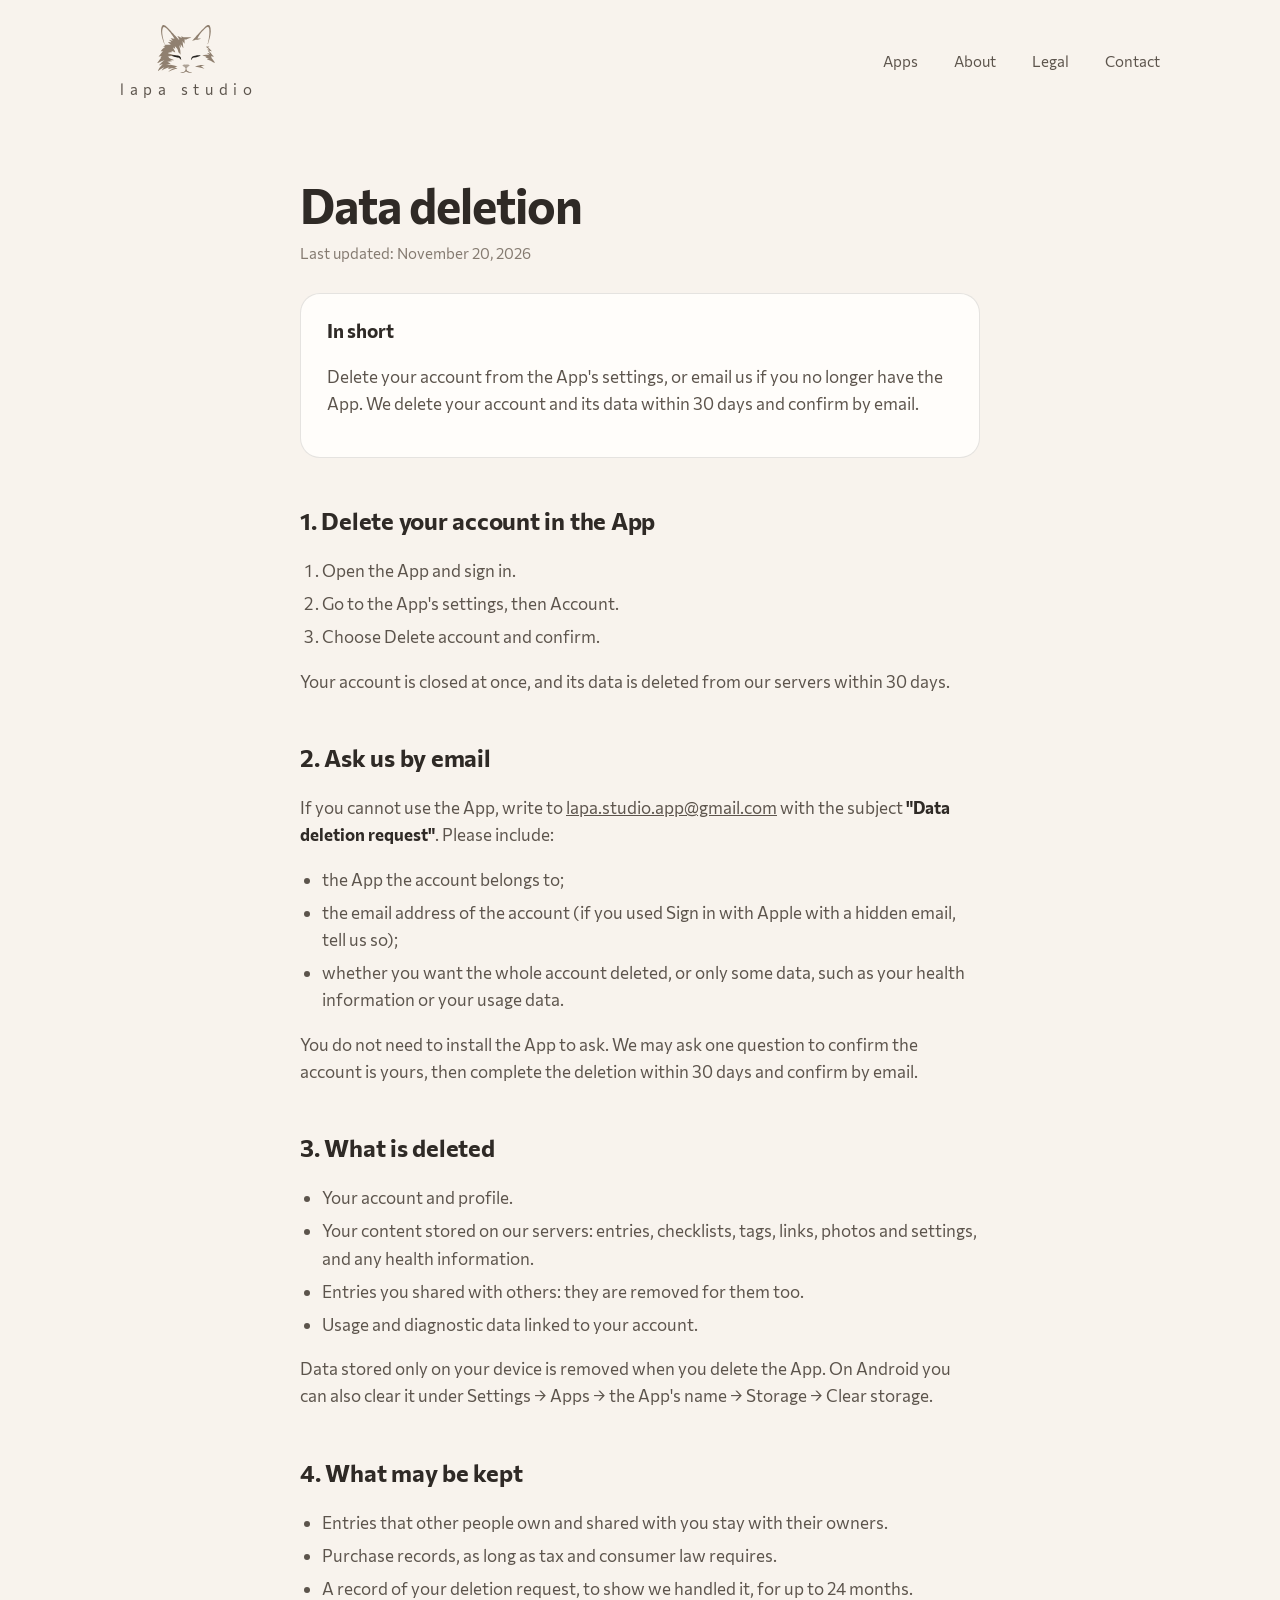
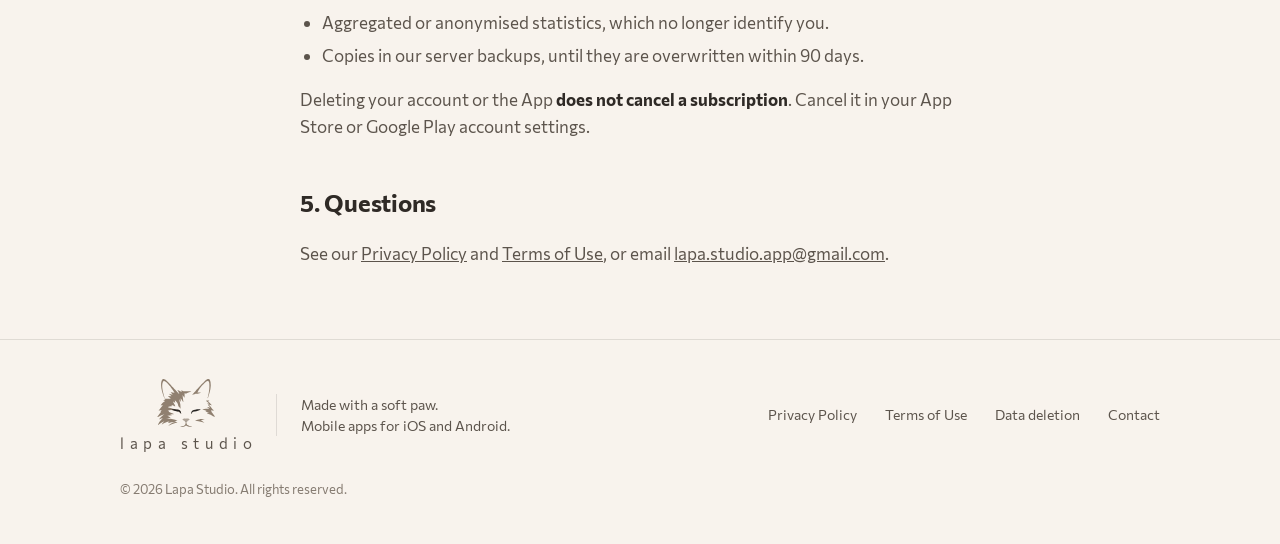
==== delete-data.html @ 94b3f89c "Add the studio site Landing page for Lapa Studio with Nata, and the legal pages the stores ask for: " ====
<!doctype html>
<html lang="en">
<head>
  <meta charset="utf-8">
  <meta name="viewport" content="width=device-width, initial-scale=1">
  <title>Data deletion · Lapa Studio</title>
  <meta name="description" content="How to delete your account and data from Lapa Studio's apps.">
  <link rel="icon" href="assets/cat.svg" type="image/svg+xml">
  <link rel="stylesheet" href="styles.css">
</head>
<body>
  <a class="skip" href="#main">Skip to content</a>

  <header class="site-header">
    <div class="wrap">
      <a class="brand" href="./" aria-label="Lapa Studio, home">
        <img src="assets/cat.svg" alt="" width="64" height="53">
        <span>lapa studio</span>
      </a>
      <nav class="nav" aria-label="Main">
        <a href="index.html#apps">Apps</a>
        <a href="index.html#about">About</a>
        <a href="index.html#legal">Legal</a>
        <a href="index.html#contact">Contact</a>
      </nav>
    </div>
  </header>

  <main id="main" class="doc">
    <h1>Data deletion</h1>
    <p class="updated">Last updated: November 20, 2026</p>

    <div class="summary">
      <h2>In short</h2>
      <p>Delete your account from the App's settings, or email us if you no longer have the App. We delete your account and its data within 30 days and confirm by email.</p>
    </div>

    <h2 id="in-app">1. Delete your account in the App</h2>
    <ol>
      <li>Open the App and sign in.</li>
      <li>Go to the App's settings, then Account.</li>
      <li>Choose Delete account and confirm.</li>
    </ol>
    <p>Your account is closed at once, and its data is deleted from our servers within 30 days.</p>

    <h2 id="request">2. Ask us by email</h2>
    <p>If you cannot use the App, write to <a href="mailto:lapa.studio.app@gmail.com?subject=Data%20deletion%20request">lapa.studio.app@gmail.com</a> with the subject <strong>"Data deletion request"</strong>. Please include:</p>
    <ul>
      <li>the App the account belongs to;</li>
      <li>the email address of the account (if you used Sign in with Apple with a hidden email, tell us so);</li>
      <li>whether you want the whole account deleted, or only some data, such as your health information or your usage data.</li>
    </ul>
    <p>You do not need to install the App to ask. We may ask one question to confirm the account is yours, then complete the deletion within 30 days and confirm by email.</p>

    <h2 id="deleted">3. What is deleted</h2>
    <ul>
      <li>Your account and profile.</li>
      <li>Your content stored on our servers: entries, checklists, tags, links, photos and settings, and any health information.</li>
      <li>Entries you shared with others: they are removed for them too.</li>
      <li>Usage and diagnostic data linked to your account.</li>
    </ul>
    <p>Data stored only on your device is removed when you delete the App. On Android you can also clear it under Settings → Apps → the App's name → Storage → Clear storage.</p>

    <h2 id="kept">4. What may be kept</h2>
    <ul>
      <li>Entries that other people own and shared with you stay with their owners.</li>
      <li>Purchase records, as long as tax and consumer law requires.</li>
      <li>A record of your deletion request, to show we handled it, for up to 24 months.</li>
      <li>Aggregated or anonymised statistics, which no longer identify you.</li>
      <li>Copies in our server backups, until they are overwritten within 90 days.</li>
    </ul>
    <p>Deleting your account or the App <strong>does not cancel a subscription</strong>. Cancel it in your App Store or Google Play account settings.</p>

    <h2 id="questions">5. Questions</h2>
    <p>See our <a href="privacy.html">Privacy Policy</a> and <a href="terms.html">Terms of Use</a>, or email <a href="mailto:lapa.studio.app@gmail.com">lapa.studio.app@gmail.com</a>.</p>
  </main>

  <footer class="site-footer">
    <div class="wrap">
      <div class="footer-brand">
        <a class="brand" href="./" aria-label="Lapa Studio, home">
          <img src="assets/cat.svg" alt="" width="52" height="43">
          <span>lapa studio</span>
        </a>
        <p>Made with a soft paw.<br>Mobile apps for iOS and Android.</p>
      </div>
      <nav class="footer-links" aria-label="Legal">
        <a href="privacy.html">Privacy Policy</a>
        <a href="terms.html">Terms of Use</a>
        <a href="delete-data.html" aria-current="page">Data deletion</a>
        <a href="mailto:lapa.studio.app@gmail.com">Contact</a>
      </nav>
      <p class="copyright">© 2026 Lapa Studio. All rights reserved.</p>
    </div>
  </footer>
</body>
</html>
---- styles.css ----
@font-face {
  font-family: "Commissioner";
  src: url("fonts/commissioner_regular.ttf") format("truetype");
  font-weight: 400;
  font-display: swap;
}
@font-face {
  font-family: "Commissioner";
  src: url("fonts/commissioner_semibold.ttf") format("truetype");
  font-weight: 600;
  font-display: swap;
}
@font-face {
  font-family: "Commissioner";
  src: url("fonts/commissioner_bold.ttf") format("truetype");
  font-weight: 700;
  font-display: swap;
}

:root {
  color-scheme: light;
  --ground: #f8f3ed;
  --ground-deep: #f1e9df;
  --surface: #fffdfa;
  --blob: #ebe1d4;
  --ink: #2f2a26;
  --ink-soft: #5c544c;
  --ink-muted: #857b71;
  --fur: #908070;
  --line: rgba(47, 42, 38, 0.12);
  --line-strong: rgba(47, 42, 38, 0.28);
  --shadow: 0 1px 2px rgba(47, 42, 38, 0.04), 0 12px 32px rgba(47, 42, 38, 0.07);
  --radius: 20px;
  --max: 1120px;
  --gutter: clamp(16px, 4vw, 40px);
}

*,
*::before,
*::after {
  box-sizing: border-box;
}

html {
  scroll-behavior: smooth;
  -webkit-text-size-adjust: 100%;
}

body {
  margin: 0;
  background: var(--ground);
  color: var(--ink);
  font-family: "Commissioner", system-ui, -apple-system, "Segoe UI", sans-serif;
  font-size: 17px;
  line-height: 1.6;
  -webkit-font-smoothing: antialiased;
}

img {
  display: block;
  max-width: 100%;
  height: auto;
}

a {
  color: inherit;
}

:focus-visible {
  outline: 2px solid var(--fur);
  outline-offset: 3px;
  border-radius: 6px;
}

.skip {
  position: absolute;
  left: -9999px;
}
.skip:focus {
  left: 16px;
  top: 16px;
  z-index: 10;
  background: var(--ink);
  color: var(--ground);
  padding: 8px 14px;
  border-radius: 999px;
}

.wrap {
  max-width: var(--max);
  margin: 0 auto;
  padding: 0 var(--gutter);
}

/* Header */

.site-header {
  padding: 22px 0;
}
.site-header .wrap {
  display: flex;
  align-items: center;
  justify-content: space-between;
  gap: 24px;
}
.brand {
  display: inline-flex;
  flex-direction: column;
  align-items: center;
  gap: 2px;
  text-decoration: none;
}
.brand img {
  width: 64px;
  height: auto;
}
.brand span {
  font-size: 15px;
  letter-spacing: 0.38em;
  margin-right: -0.38em;
  color: var(--ink-soft);
}
.nav {
  display: flex;
  gap: clamp(14px, 3vw, 36px);
  font-size: 15px;
}
.nav a {
  text-decoration: none;
  color: var(--ink-soft);
  padding: 6px 0;
  border-bottom: 1.5px solid transparent;
}
.nav a:hover,
.nav a[aria-current="page"] {
  color: var(--ink);
  border-color: var(--ink);
}

/* Buttons */

.btn {
  display: inline-flex;
  align-items: center;
  gap: 10px;
  min-height: 48px;
  padding: 0 26px;
  border-radius: 999px;
  font: 600 16px/1 inherit;
  font-family: inherit;
  text-decoration: none;
  border: 1.5px solid var(--ink);
  transition: transform 0.15s ease, background 0.15s ease;
}
.btn:hover {
  transform: translateY(-1px);
}
.btn-primary {
  background: var(--ink);
  color: var(--ground);
}
.btn-secondary {
  background: transparent;
  color: var(--ink);
  border-color: var(--line-strong);
}
.btn-secondary:hover {
  border-color: var(--ink);
}
.btn svg {
  width: 18px;
  height: 18px;
}

/* Hero */

.hero {
  padding: clamp(24px, 5vw, 56px) 0 clamp(40px, 7vw, 88px);
}
.hero .wrap {
  display: grid;
  grid-template-columns: 1.05fr 1fr;
  align-items: center;
  gap: 40px;
}
.eyebrow {
  font-size: 13px;
  letter-spacing: 0.22em;
  text-transform: uppercase;
  color: var(--ink-soft);
  margin: 0 0 18px;
}
.hero h1 {
  font-size: clamp(40px, 6.2vw, 68px);
  line-height: 1.04;
  letter-spacing: -0.025em;
  margin: 0 0 22px;
}
.lead {
  font-size: clamp(18px, 2vw, 20px);
  color: var(--ink-soft);
  max-width: 30em;
  margin: 0 0 32px;
}
.actions {
  display: flex;
  flex-wrap: wrap;
  gap: 14px;
}

/* Phones */

.stage {
  position: relative;
  min-height: 560px;
  display: flex;
  justify-content: center;
  align-items: center;
}
.stage::before {
  content: "";
  position: absolute;
  inset: 4% -6% 0 4%;
  background: var(--blob);
  border-radius: 58% 42% 46% 54% / 48% 56% 44% 52%;
  transform: rotate(-8deg);
}
.phone {
  position: relative;
  width: 260px;
  aspect-ratio: 402 / 874;
  border-radius: 44px;
  background: #2b2826;
  padding: 8px;
  box-shadow: 0 30px 60px rgba(47, 42, 38, 0.22), inset 0 0 0 1.5px #6e655d;
  flex: none;
}
.phone-front {
  z-index: 2;
  transform: rotate(-6deg) translate(-44px, 22px);
}
.phone-back {
  position: absolute;
  z-index: 1;
  width: 230px;
  transform: rotate(8deg) translate(122px, -30px);
}

/* An Android phone: flatter corners, a punch-hole camera, the system's own status bar and gesture handle */

.phone.android {
  border-radius: 30px;
  padding: 6px;
  background: #1c1b1a;
  box-shadow: 0 30px 60px rgba(47, 42, 38, 0.22), inset 0 0 0 1.5px #4a4642;
}
.android .nata {
  border-radius: 25px;
}
.android .n-island {
  top: 11px;
  width: 11px;
  height: 11px;
  margin-left: -5.5px;
}
.android .n-status {
  height: 32px;
  padding: 0 14px;
  font-weight: 500;
  font-size: 9px;
}
.android .n-status::after {
  content: none;
}
.n-sys {
  display: none;
}
.android .n-sys {
  display: flex;
  gap: 4px;
  align-items: center;
}
.android .n-sys i {
  display: block;
  width: 8px;
  height: 8px;
  background: currentColor;
  opacity: 0.9;
}
.android .n-sys i:nth-child(1) {
  clip-path: polygon(50% 100%, 0 25%, 15% 10%, 50% 0, 85% 10%, 100% 25%);
}
.android .n-sys i:nth-child(2) {
  clip-path: polygon(100% 0, 100% 100%, 0 100%);
}
.android .n-sys i:nth-child(3) {
  width: 5px;
  height: 9px;
  border-radius: 1.5px;
}
.n-gesture {
  display: none;
}
.android .n-gesture {
  display: block;
  position: absolute;
  left: 50%;
  bottom: 6px;
  width: 64px;
  height: 3px;
  margin-left: -32px;
  border-radius: 999px;
  background: var(--t);
  opacity: 0.55;
}
.android .n-bar {
  bottom: 18px;
}

/* A Nata screen, drawn after the app's own Today: tokens per palette */

.nata {
  --muted: color-mix(in srgb, var(--t) 55%, transparent);
  --hair: color-mix(in srgb, var(--t) 10%, transparent);
  height: 100%;
  border-radius: 36px;
  overflow: hidden;
  position: relative;
  color: var(--t);
  background:
    radial-gradient(120% 70% at 100% 0%, color-mix(in srgb, var(--a) 22%, transparent), transparent 70%),
    var(--g);
  font-size: 8.6px;
  line-height: 1.3;
  padding: 0 12px;
}
.nata.teal { --g: #eff4f3; --s: #ffffff; --t: #14211f; --a: #0f766e; --on: #ffffff; }
.nata.forest { --g: #f1f4ef; --s: #ffffff; --t: #16201a; --a: #2f6b3f; --on: #ffffff; }
.nata.rose-dark { --g: #1e1517; --s: #2c2023; --t: #faf1f2; --a: #f07a8c; --on: #201e1d; --hair: rgba(250, 241, 242, 0.14); }
.nata svg {
  width: 1em;
  height: 1em;
  fill: none;
  stroke: currentColor;
  stroke-width: 1.75;
  stroke-linecap: round;
  stroke-linejoin: round;
  flex: none;
}
.n-status {
  display: flex;
  justify-content: space-between;
  align-items: center;
  height: 34px;
  padding: 0 14px 0 16px;
  font-weight: 600;
  font-size: 10px;
}
.n-status::after {
  content: "";
  width: 20px;
  height: 8px;
  border-radius: 3px;
  background: currentColor;
  opacity: 0.9;
}
.n-island {
  position: absolute;
  top: 9px;
  left: 50%;
  width: 70px;
  height: 20px;
  margin-left: -35px;
  border-radius: 999px;
  background: #0d0c0b;
}
.n-head {
  display: flex;
  justify-content: space-between;
  align-items: flex-start;
  margin: 8px 0 10px;
}
.n-greet {
  color: var(--muted);
  font-size: 9px;
  margin: 0;
}
.n-date {
  font-size: 12.5px;
  font-weight: 700;
  margin: 1px 0 0;
}
.n-round {
  display: flex;
  gap: 5px;
}
.n-round span {
  width: 25px;
  height: 25px;
  border-radius: 50%;
  background: var(--s);
  border: 0.75px solid var(--hair);
  display: grid;
  place-items: center;
  font-size: 11px;
}
.n-week {
  display: grid;
  grid-template-columns: repeat(7, 1fr);
  text-align: center;
  margin-bottom: 14px;
}
.n-week span {
  color: var(--muted);
  font-size: 8.5px;
}
.n-week b {
  display: grid;
  place-items: center;
  width: 22px;
  height: 22px;
  margin: 3px auto 0;
  border-radius: 50%;
  font-size: 11px;
  font-weight: 400;
}
.n-week .next {
  color: var(--t);
  font-weight: 600;
}
.n-week .next b {
  font-weight: 700;
}
.n-week .now b {
  background: var(--a);
  color: var(--on);
}
.n-h {
  font-size: 12.5px;
  font-weight: 700;
  margin: 12px 0 7px;
}
.n-h small {
  font-weight: 400;
  color: var(--muted);
  font-size: 11px;
  margin-left: 3px;
}
.n-event {
  display: flex;
  gap: 7px;
  margin-bottom: 6px;
}
.n-time {
  width: 26px;
  flex: none;
  display: flex;
  flex-direction: column;
  justify-content: center;
  gap: 2px;
  font-size: 7.6px;
  font-weight: 600;
}
.n-time i {
  font-style: normal;
  font-weight: 400;
  color: var(--muted);
}
.n-time::after {
  content: none;
}
.n-card {
  flex: 1;
  min-height: 38px;
  background: var(--s);
  border: 0.75px solid var(--hair);
  border-radius: 10px;
  padding: 7px 8px 7px 10px;
  position: relative;
  overflow: hidden;
  display: flex;
  align-items: center;
  gap: 6px;
  box-shadow: 0 1px 3px rgba(0, 0, 0, 0.05);
}
.n-card::before {
  content: "";
  position: absolute;
  left: 0;
  top: 0;
  bottom: 0;
  width: 2.5px;
  background: var(--edge, var(--a));
}
.n-card .grow {
  flex: 1;
  min-width: 0;
}
.n-title {
  font-weight: 600;
  font-size: 9.2px;
  display: block;
}
.n-sub {
  color: var(--muted);
  font-size: 7.8px;
  display: block;
  margin-top: 1px;
}
.n-tag {
  font-size: 7px;
  font-weight: 600;
  color: var(--edge);
  background: color-mix(in srgb, var(--edge) 12%, transparent);
  border-radius: 999px;
  padding: 2px 6px;
  white-space: nowrap;
}
.n-task {
  background: var(--s);
  border: 0.75px solid var(--hair);
  border-radius: 12px;
  padding: 8px 9px;
  display: flex;
  gap: 8px;
  align-items: center;
  margin-bottom: 6px;
  box-shadow: 0 1px 3px rgba(0, 0, 0, 0.05);
}
.n-ring {
  width: 13px;
  height: 13px;
  border-radius: 50%;
  border: 1.4px solid var(--ring, color-mix(in srgb, var(--t) 35%, transparent));
  flex: none;
}
.n-meta {
  display: flex;
  align-items: center;
  gap: 5px;
  color: var(--muted);
  font-size: 7.6px;
  margin-top: 2px;
}
.n-chip {
  display: inline-flex;
  align-items: center;
  gap: 3px;
  background: color-mix(in srgb, var(--t) 8%, transparent);
  border-radius: 999px;
  padding: 1.5px 5px;
}
.n-bar {
  position: absolute;
  left: 10px;
  right: 10px;
  bottom: 14px;
  display: flex;
  gap: 6px;
  align-items: center;
}
.n-tabs {
  flex: 1;
  display: flex;
  justify-content: space-between;
  background: var(--s);
  border: 0.75px solid var(--hair);
  border-radius: 999px;
  padding: 3px;
  box-shadow: 0 6px 16px rgba(0, 0, 0, 0.12);
}
.n-tabs span {
  flex: 1;
  display: flex;
  flex-direction: column;
  align-items: center;
  gap: 2px;
  padding: 4px 0 3px;
  border-radius: 999px;
  font-size: 6.4px;
  font-weight: 600;
  color: var(--muted);
}
.n-tabs svg {
  font-size: 11px;
}
.n-tabs .on {
  background: var(--a);
  color: var(--on);
}
.n-plus {
  width: 38px;
  height: 38px;
  border-radius: 50%;
  background: var(--s);
  border: 0.75px solid var(--hair);
  color: var(--a);
  display: grid;
  place-items: center;
  font-size: 16px;
  box-shadow: 0 6px 16px rgba(0, 0, 0, 0.12);
  flex: none;
}

/* Highlights */

.highlights {
  border-top: 1px solid var(--line);
  border-bottom: 1px solid var(--line);
  background: var(--ground-deep);
}
.highlights .wrap {
  display: grid;
  grid-template-columns: repeat(3, 1fr);
  gap: 32px;
  padding-top: 40px;
  padding-bottom: 40px;
}
.highlight {
  display: flex;
  gap: 18px;
}
.highlight svg {
  flex: none;
  width: 30px;
  height: 30px;
  stroke: var(--ink);
  stroke-width: 1.5;
  fill: none;
  stroke-linecap: round;
  stroke-linejoin: round;
}
.highlight h3 {
  font-size: 19px;
  margin: 0 0 4px;
}
.highlight p {
  margin: 0;
  color: var(--ink-soft);
  font-size: 16px;
}

/* Sections */

section {
  scroll-margin-top: 24px;
}
.section {
  padding: clamp(56px, 8vw, 96px) 0;
}
.section-head {
  display: flex;
  justify-content: space-between;
  align-items: end;
  gap: 24px;
  margin-bottom: 32px;
}
.section h2 {
  font-size: clamp(30px, 4vw, 42px);
  line-height: 1.1;
  letter-spacing: -0.02em;
  margin: 0;
}

/* App card */

.app-feature {
  display: grid;
  grid-template-columns: 1.3fr 1fr;
  gap: 40px;
  align-items: center;
  background: var(--surface);
  border: 1px solid var(--line);
  border-radius: 28px;
  padding: clamp(24px, 4vw, 48px);
  box-shadow: var(--shadow);
}
.app-id {
  display: flex;
  align-items: center;
  gap: 16px;
  margin-bottom: 18px;
}
.app-icon {
  width: 64px;
  height: 64px;
  border-radius: 16px;
  box-shadow: 0 6px 14px rgba(47, 42, 38, 0.16);
}
.app-id h3 {
  font-size: 30px;
  margin: 0;
  line-height: 1.1;
}
.app-id p {
  margin: 2px 0 0;
  color: var(--ink-muted);
  font-size: 15px;
}
.app-feature > div > p {
  color: var(--ink-soft);
  margin: 0 0 20px;
}
.ticks {
  list-style: none;
  margin: 0 0 28px;
  padding: 0;
  display: grid;
  gap: 10px;
}
.ticks li {
  position: relative;
  padding-left: 30px;
}
.ticks li::before {
  content: "";
  position: absolute;
  left: 4px;
  top: 0.45em;
  width: 7px;
  height: 12px;
  border: solid var(--fur);
  border-width: 0 2px 2px 0;
  transform: rotate(45deg);
}
.badges {
  display: flex;
  flex-wrap: wrap;
  gap: 12px;
  align-items: center;
}
.badge {
  display: inline-flex;
  align-items: center;
  gap: 8px;
  min-height: 44px;
  padding: 0 18px;
  border-radius: 999px;
  border: 1.5px solid var(--line-strong);
  font-size: 15px;
  font-weight: 600;
  color: var(--ink-soft);
}
.badge-note {
  font-size: 14px;
  color: var(--ink-muted);
}
.app-links {
  margin-top: 18px;
  font-size: 14px;
  color: var(--ink-muted);
}
.app-links a {
  color: var(--ink-soft);
}
.app-shot {
  display: flex;
  justify-content: center;
}
.app-shot .phone {
  transform: none;
  width: 260px;
}

/* About */

.about {
  display: grid;
  grid-template-columns: 1fr 1.1fr;
  gap: clamp(32px, 6vw, 72px);
  align-items: center;
}
.about-art {
  aspect-ratio: 4 / 3;
  border-radius: 28px;
  background: var(--ground-deep);
  display: grid;
  place-items: center;
  border: 1px solid var(--line);
}
.about-art img {
  width: 62%;
}
.about p {
  color: var(--ink-soft);
  margin: 16px 0 0;
}

/* Contact */

.cta {
  background: var(--blob);
  border-radius: 32px;
  padding: clamp(28px, 5vw, 56px) clamp(24px, 6vw, 72px);
  display: flex;
  justify-content: space-between;
  align-items: center;
  gap: 32px;
  flex-wrap: wrap;
}
.cta h2 {
  margin-bottom: 10px;
}
.cta p {
  margin: 0;
  color: var(--ink-soft);
  max-width: 34em;
}
.cta-side {
  display: flex;
  flex-direction: column;
  align-items: flex-start;
  gap: 10px;
}
.cta-mail {
  font-size: 15px;
  color: var(--ink-soft);
}

/* Legal list on the home page */

.legal-grid {
  display: grid;
  grid-template-columns: repeat(3, 1fr);
  gap: 20px;
}
.legal-card {
  display: block;
  text-decoration: none;
  background: var(--surface);
  border: 1px solid var(--line);
  border-radius: var(--radius);
  padding: 24px;
  transition: border-color 0.15s ease, transform 0.15s ease;
}
.legal-card:hover {
  border-color: var(--line-strong);
  transform: translateY(-2px);
}
.legal-card h3 {
  margin: 0 0 6px;
  font-size: 19px;
}
.legal-card p {
  margin: 0;
  color: var(--ink-soft);
  font-size: 15px;
}

/* Footer */

.site-footer {
  border-top: 1px solid var(--line);
  padding: 36px 0 44px;
  margin-top: clamp(40px, 6vw, 72px);
}
.site-footer .wrap {
  display: flex;
  align-items: center;
  justify-content: space-between;
  gap: 24px 40px;
  flex-wrap: wrap;
}
.footer-brand {
  display: flex;
  align-items: center;
  gap: 24px;
}
.footer-brand p {
  margin: 0;
  padding-left: 24px;
  border-left: 1px solid var(--line);
  font-size: 14px;
  color: var(--ink-soft);
  line-height: 1.5;
}
.footer-links {
  display: flex;
  flex-wrap: wrap;
  gap: 8px 28px;
  font-size: 14px;
}
.footer-links a {
  text-decoration: none;
  color: var(--ink-soft);
}
.footer-links a:hover {
  color: var(--ink);
  text-decoration: underline;
}
.copyright {
  width: 100%;
  font-size: 13px;
  color: var(--ink-muted);
  margin: 0;
}

/* Legal pages */

.doc {
  max-width: 760px;
  margin: 0 auto;
  padding: clamp(24px, 5vw, 56px) var(--gutter) 0;
}
.doc h1 {
  font-size: clamp(34px, 5vw, 48px);
  line-height: 1.08;
  letter-spacing: -0.02em;
  margin: 0 0 10px;
}
.doc .updated {
  color: var(--ink-muted);
  font-size: 15px;
  margin: 0 0 28px;
}
.doc .summary {
  background: var(--surface);
  border: 1px solid var(--line);
  border-radius: var(--radius);
  padding: 22px 26px;
  margin: 0 0 36px;
}
.doc .summary h2 {
  margin-top: 0;
  font-size: 19px;
}
.doc .summary ul {
  margin-bottom: 0;
}
.doc nav.toc {
  margin: 0 0 40px;
  padding: 0 0 28px;
  border-bottom: 1px solid var(--line);
}
.doc nav.toc h2 {
  font-size: 13px;
  letter-spacing: 0.18em;
  text-transform: uppercase;
  color: var(--ink-muted);
  margin: 0 0 12px;
}
.doc nav.toc ol {
  margin: 0;
  padding-left: 22px;
  columns: 2;
  column-gap: 32px;
  font-size: 15px;
}
.doc nav.toc li {
  break-inside: avoid;
  margin-bottom: 4px;
}
.doc nav.toc a {
  color: var(--ink-soft);
  text-decoration: none;
}
.doc nav.toc a:hover {
  color: var(--ink);
  text-decoration: underline;
}
.doc h2 {
  font-size: 24px;
  letter-spacing: -0.01em;
  margin: 44px 0 12px;
  scroll-margin-top: 24px;
}
.doc h3 {
  font-size: 18px;
  margin: 28px 0 8px;
}
.doc p,
.doc li {
  color: var(--ink-soft);
}
.doc ul,
.doc ol {
  padding-left: 22px;
}
.doc li {
  margin-bottom: 6px;
}
.doc strong {
  color: var(--ink);
}
.doc table {
  width: 100%;
  border-collapse: collapse;
  font-size: 15px;
  margin: 12px 0 20px;
}
.doc th,
.doc td {
  text-align: left;
  vertical-align: top;
  padding: 10px 12px 10px 0;
  border-bottom: 1px solid var(--line);
  color: var(--ink-soft);
}
.doc th {
  color: var(--ink);
  font-weight: 600;
}
.doc .table-scroll {
  overflow-x: auto;
}
.doc .caps {
  text-transform: uppercase;
  font-size: 15px;
  letter-spacing: 0.01em;
}

/* Responsive */

@media (max-width: 900px) {
  .hero .wrap,
  .app-feature,
  .about {
    grid-template-columns: 1fr;
  }
  .stage {
    min-height: 470px;
  }
  .highlights .wrap,
  .legal-grid {
    grid-template-columns: 1fr;
    gap: 24px;
  }
  .app-shot {
    order: -1;
  }
}

@media (max-width: 600px) {
  body {
    font-size: 16px;
  }
  .site-header .wrap {
    flex-direction: column;
    gap: 14px;
  }
  .stage {
    min-height: 500px;
    overflow: hidden;
  }
  .phone-front {
    transform: rotate(-6deg) translate(-30px, 16px) scale(0.86);
  }
  .phone-back {
    transform: rotate(8deg) translate(84px, -26px) scale(0.86);
  }
  .section-head {
    flex-direction: column;
    align-items: start;
  }
  .doc nav.toc ol {
    columns: 1;
  }
  .footer-brand {
    flex-direction: column;
    align-items: flex-start;
    gap: 12px;
  }
  .footer-brand p {
    border-left: 0;
    padding-left: 0;
  }
}

@media (prefers-reduced-motion: reduce) {
  html {
    scroll-behavior: auto;
  }
  .btn,
  .legal-card {
    transition: none;
  }
}
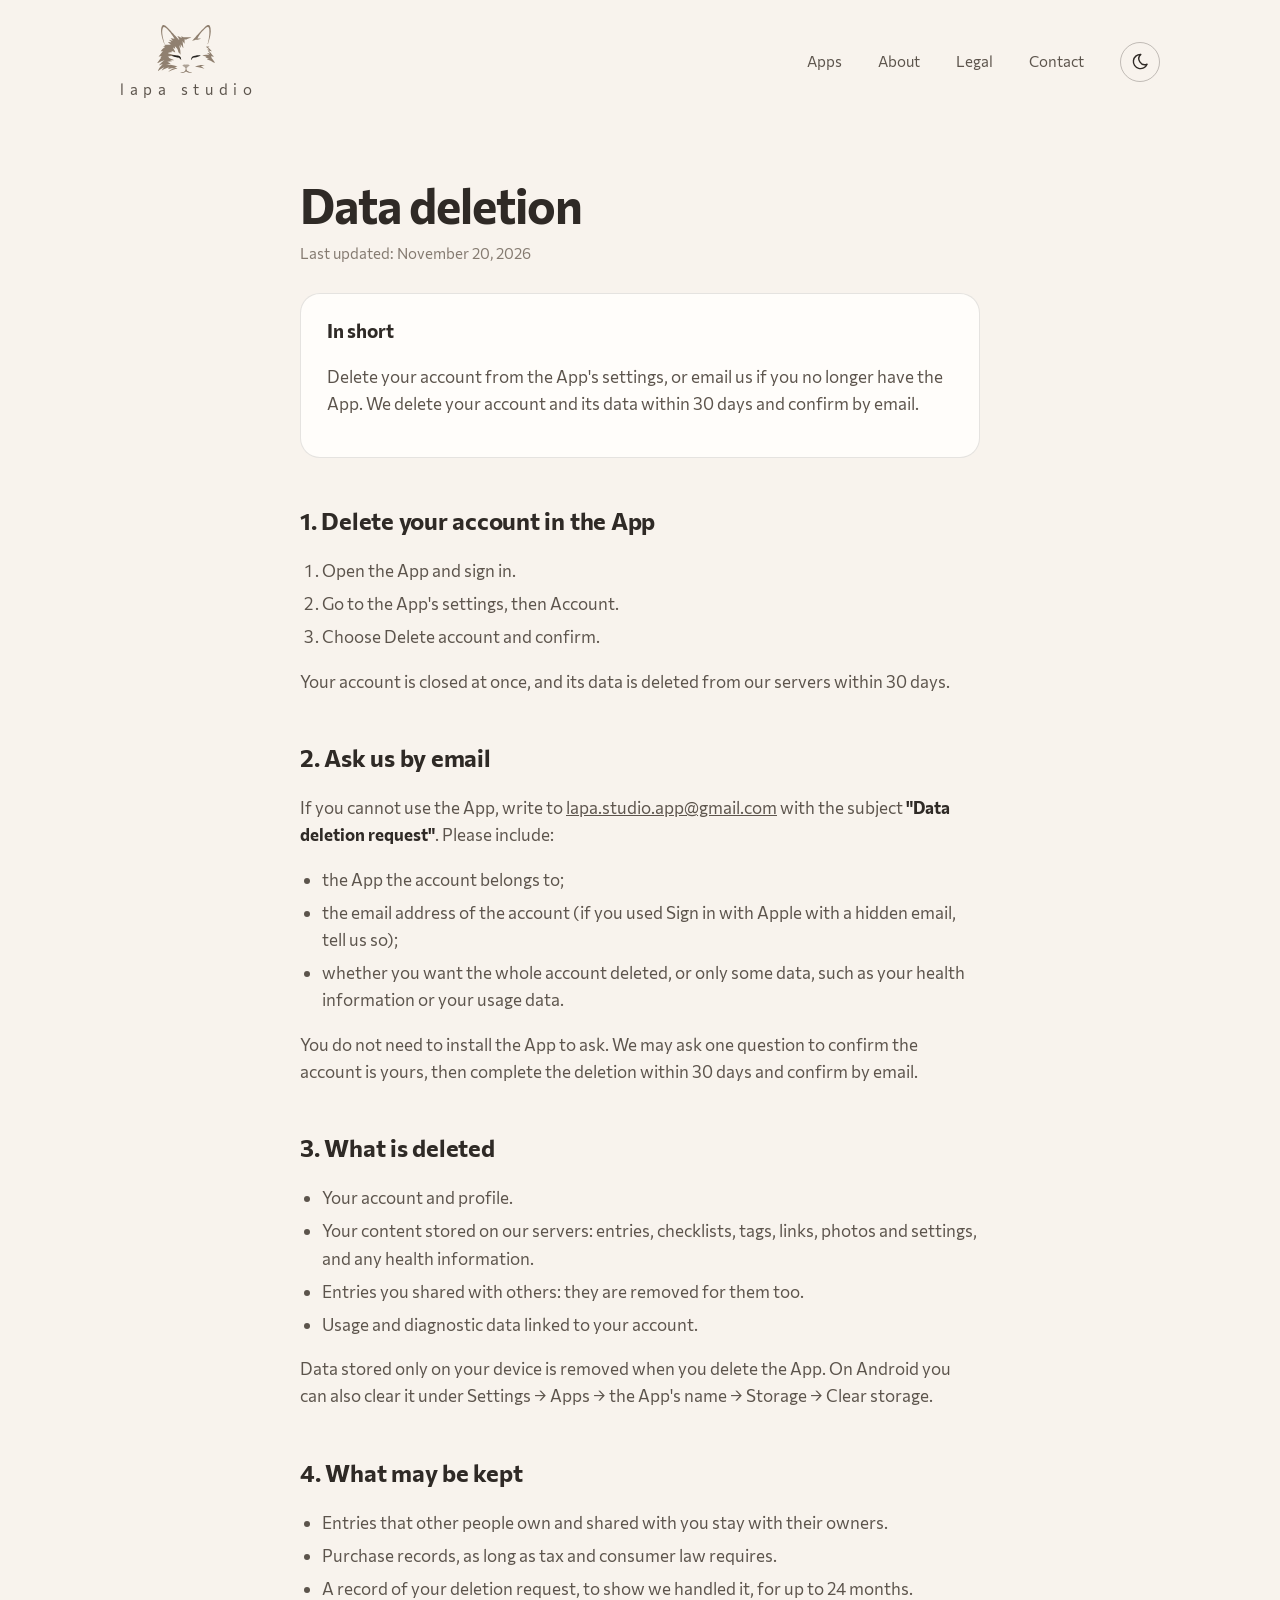
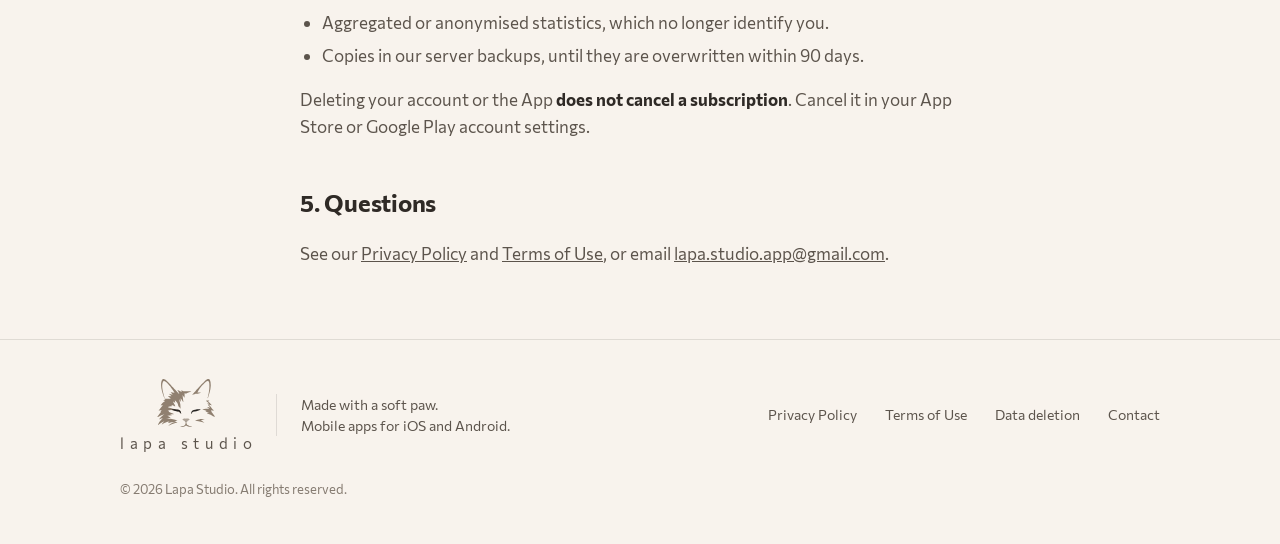
==== commit 1af7117d: "Add a dark theme and a switch for it Warm dark tokens follow the system until the switch in the head" ====
--- a/delete-data.html
+++ b/delete-data.html
@@ -7,6 +7,8 @@
   <meta name="description" content="How to delete your account and data from Lapa Studio's apps.">
   <link rel="icon" href="assets/cat.svg" type="image/svg+xml">
   <link rel="stylesheet" href="styles.css">
+  <script>try{var t=localStorage.getItem("theme");if(t==="light"||t==="dark")document.documentElement.dataset.theme=t}catch(e){}</script>
+  <script src="theme.js" defer></script>
 </head>
 <body>
   <a class="skip" href="#main">Skip to content</a>
@@ -14,15 +16,21 @@
   <header class="site-header">
     <div class="wrap">
       <a class="brand" href="./" aria-label="Lapa Studio, home">
-        <img src="assets/cat.svg" alt="" width="64" height="53">
+        <img class="cat-light" src="assets/cat.svg" alt="" width="64" height="53"><img class="cat-dark" src="assets/cat-dark.svg" alt="" width="64" height="53">
         <span>lapa studio</span>
       </a>
-      <nav class="nav" aria-label="Main">
-        <a href="index.html#apps">Apps</a>
-        <a href="index.html#about">About</a>
-        <a href="index.html#legal">Legal</a>
-        <a href="index.html#contact">Contact</a>
-      </nav>
+      <div class="header-end">
+        <nav class="nav" aria-label="Main">
+          <a href="index.html#apps">Apps</a>
+          <a href="index.html#about">About</a>
+          <a href="index.html#legal">Legal</a>
+          <a href="index.html#contact">Contact</a>
+        </nav>
+        <button class="theme-toggle" type="button" aria-label="Switch between light and dark">
+          <svg class="when-light" viewBox="0 0 24 24" aria-hidden="true"><path d="M12 3c.132 0 .263 0 .393 0a7.5 7.5 0 0 0 7.92 12.446a9 9 0 1 1 -8.313 -12.454z"/></svg>
+          <svg class="when-dark" viewBox="0 0 24 24" aria-hidden="true"><path d="M8 12a4 4 0 1 0 8 0a4 4 0 1 0 -8 0"/><path d="M3 12h1m8 -9v1m8 8h1m-9 8v1m-6.4 -15.4l.7 .7m12.1 -.7l-.7 .7m0 11.4l.7 .7m-12.1 -.7l-.7 .7"/></svg>
+        </button>
+      </div>
     </div>
   </header>
 
@@ -79,7 +87,7 @@
     <div class="wrap">
       <div class="footer-brand">
         <a class="brand" href="./" aria-label="Lapa Studio, home">
-          <img src="assets/cat.svg" alt="" width="52" height="43">
+          <img class="cat-light" src="assets/cat.svg" alt="" width="52" height="43"><img class="cat-dark" src="assets/cat-dark.svg" alt="" width="52" height="43">
           <span>lapa studio</span>
         </a>
         <p>Made with a soft paw.<br>Mobile apps for iOS and Android.</p>
--- a/styles.css
+++ b/styles.css
@@ -18,7 +18,7 @@
 }
 
 :root {
-  color-scheme: light;
+  color-scheme: light dark;
   --ground: #f8f3ed;
   --ground-deep: #f1e9df;
   --surface: #fffdfa;
@@ -30,9 +30,48 @@
   --line: rgba(47, 42, 38, 0.12);
   --line-strong: rgba(47, 42, 38, 0.28);
   --shadow: 0 1px 2px rgba(47, 42, 38, 0.04), 0 12px 32px rgba(47, 42, 38, 0.07);
+  --phone-shadow: rgba(47, 42, 38, 0.22);
   --radius: 20px;
   --max: 1120px;
   --gutter: clamp(16px, 4vw, 40px);
+}
+
+@media (prefers-color-scheme: dark) {
+  :root:not([data-theme="light"]) {
+    color-scheme: dark;
+    --ground: #1c1917;
+    --ground-deep: #231f1c;
+    --surface: #2a2522;
+    --blob: #322b26;
+    --ink: #f3ece4;
+    --ink-soft: #cbc1b6;
+    --ink-muted: #9a8f84;
+    --fur: #b4a493;
+    --line: rgba(243, 236, 228, 0.12);
+    --line-strong: rgba(243, 236, 228, 0.3);
+    --shadow: 0 1px 2px rgba(0, 0, 0, 0.2), 0 12px 32px rgba(0, 0, 0, 0.35);
+    --phone-shadow: rgba(0, 0, 0, 0.45);
+  }
+}
+
+:root[data-theme="dark"] {
+  color-scheme: dark;
+  --ground: #1c1917;
+  --ground-deep: #231f1c;
+  --surface: #2a2522;
+  --blob: #322b26;
+  --ink: #f3ece4;
+  --ink-soft: #cbc1b6;
+  --ink-muted: #9a8f84;
+  --fur: #b4a493;
+  --line: rgba(243, 236, 228, 0.12);
+  --line-strong: rgba(243, 236, 228, 0.3);
+  --shadow: 0 1px 2px rgba(0, 0, 0, 0.2), 0 12px 32px rgba(0, 0, 0, 0.35);
+  --phone-shadow: rgba(0, 0, 0, 0.45);
+}
+
+:root[data-theme="light"] {
+  color-scheme: light;
 }
 
 *,
@@ -62,6 +101,7 @@
   height: auto;
 }
 
+
 a {
   color: inherit;
 }
@@ -90,6 +130,64 @@
   max-width: var(--max);
   margin: 0 auto;
   padding: 0 var(--gutter);
+}
+
+/* Theme: the cat and the toggle's glyph swap with the theme */
+
+.cat-dark,
+.when-dark {
+  display: none;
+}
+:root[data-theme="dark"] .cat-light,
+:root[data-theme="dark"] .when-light {
+  display: none;
+}
+:root[data-theme="dark"] .cat-dark,
+:root[data-theme="dark"] .when-dark {
+  display: block;
+}
+@media (prefers-color-scheme: dark) {
+  :root:not([data-theme="light"]) .cat-light,
+  :root:not([data-theme="light"]) .when-light {
+    display: none;
+  }
+  :root:not([data-theme="light"]) .cat-dark,
+  :root:not([data-theme="light"]) .when-dark {
+    display: block;
+  }
+}
+
+/* Theme toggle */
+
+.theme-toggle {
+  width: 40px;
+  height: 40px;
+  flex: none;
+  display: grid;
+  place-items: center;
+  border-radius: 50%;
+  border: 1px solid var(--line-strong);
+  background: transparent;
+  color: var(--ink);
+  cursor: pointer;
+  padding: 0;
+}
+.theme-toggle:hover {
+  border-color: var(--ink);
+}
+.theme-toggle svg {
+  width: 19px;
+  height: 19px;
+  fill: none;
+  stroke: currentColor;
+  stroke-width: 1.75;
+  stroke-linecap: round;
+  stroke-linejoin: round;
+}
+.header-end {
+  display: flex;
+  align-items: center;
+  gap: clamp(14px, 3vw, 36px);
 }
 
 /* Header */
@@ -232,7 +330,7 @@
   border-radius: 44px;
   background: #2b2826;
   padding: 8px;
-  box-shadow: 0 30px 60px rgba(47, 42, 38, 0.22), inset 0 0 0 1.5px #6e655d;
+  box-shadow: 0 30px 60px var(--phone-shadow), inset 0 0 0 1.5px #6e655d;
   flex: none;
 }
 .phone-front {
@@ -252,7 +350,7 @@
   border-radius: 30px;
   padding: 6px;
   background: #1c1b1a;
-  box-shadow: 0 30px 60px rgba(47, 42, 38, 0.22), inset 0 0 0 1.5px #4a4642;
+  box-shadow: 0 30px 60px var(--phone-shadow), inset 0 0 0 1.5px #4a4642;
 }
 .android .nata {
   border-radius: 25px;
@@ -1037,6 +1135,12 @@
   .site-header .wrap {
     flex-direction: column;
     gap: 14px;
+    position: relative;
+  }
+  .theme-toggle {
+    position: absolute;
+    top: 0;
+    right: var(--gutter);
   }
   .stage {
     min-height: 500px;
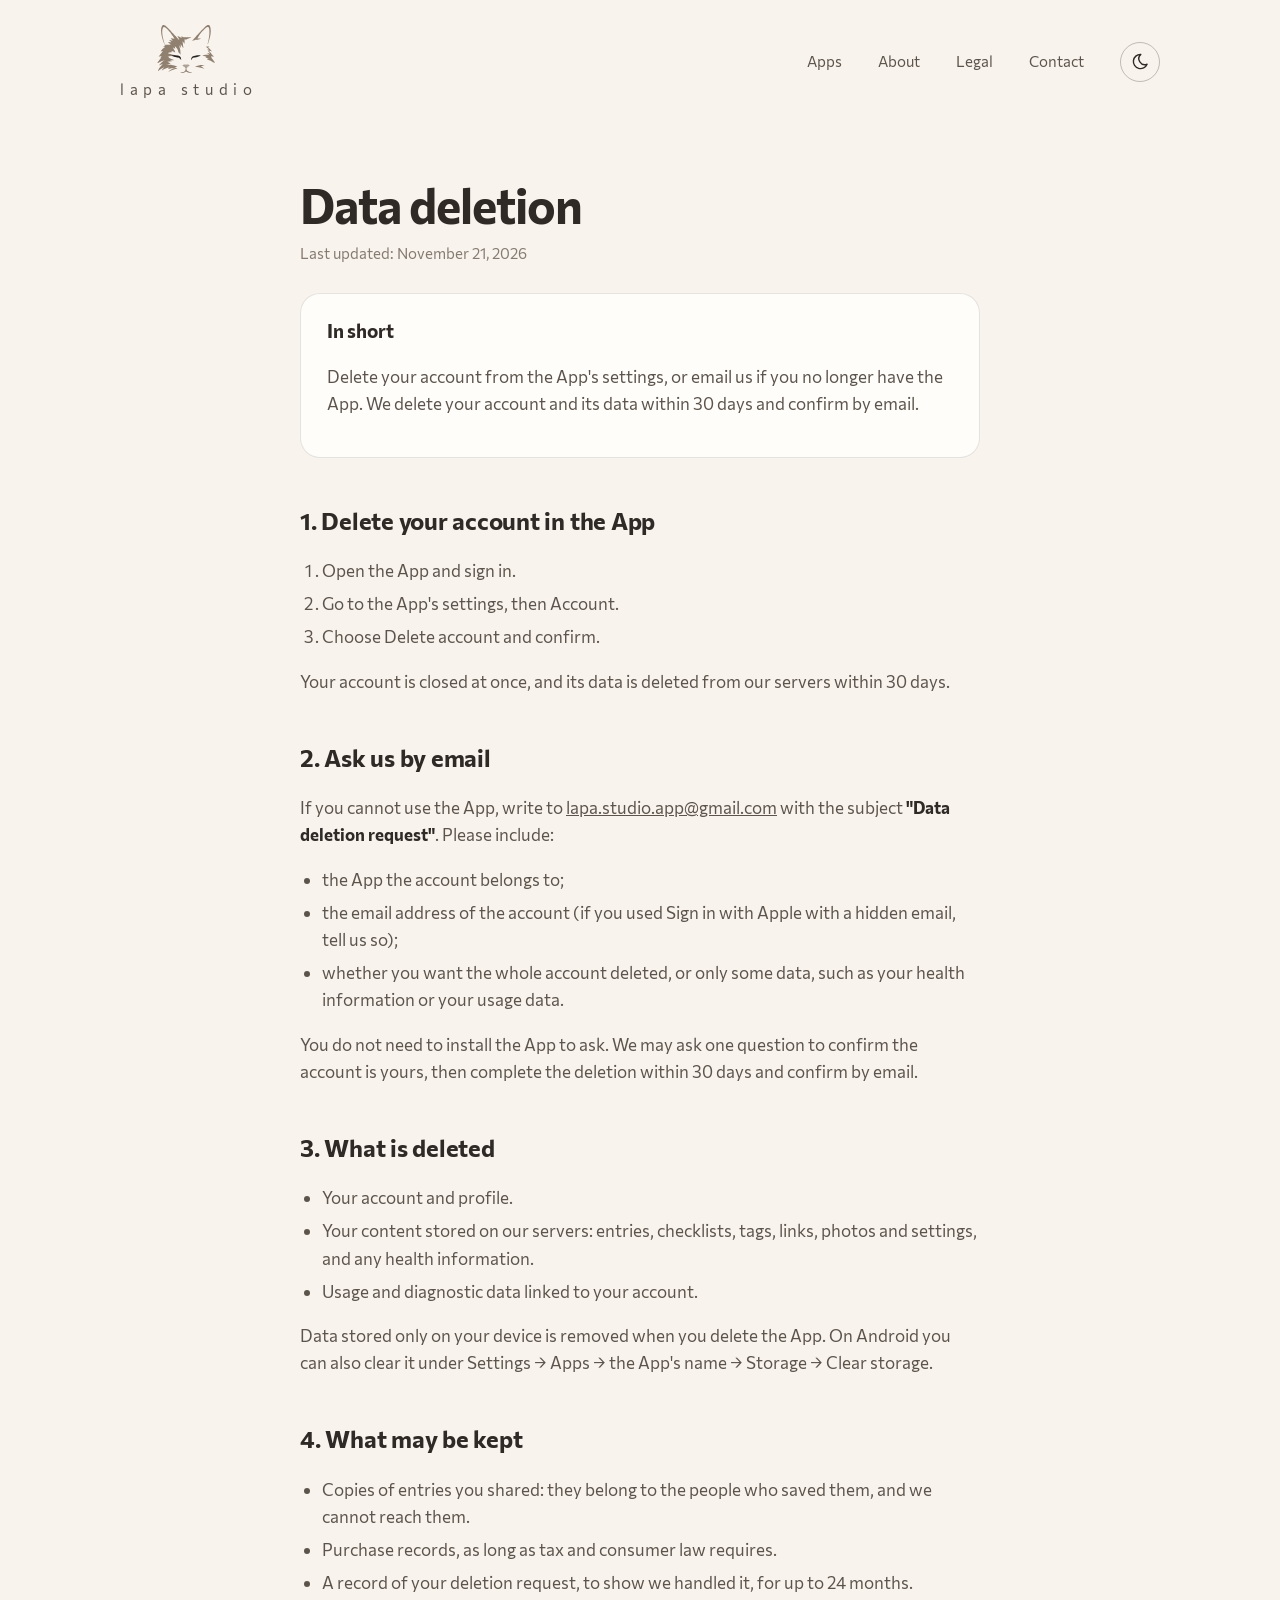
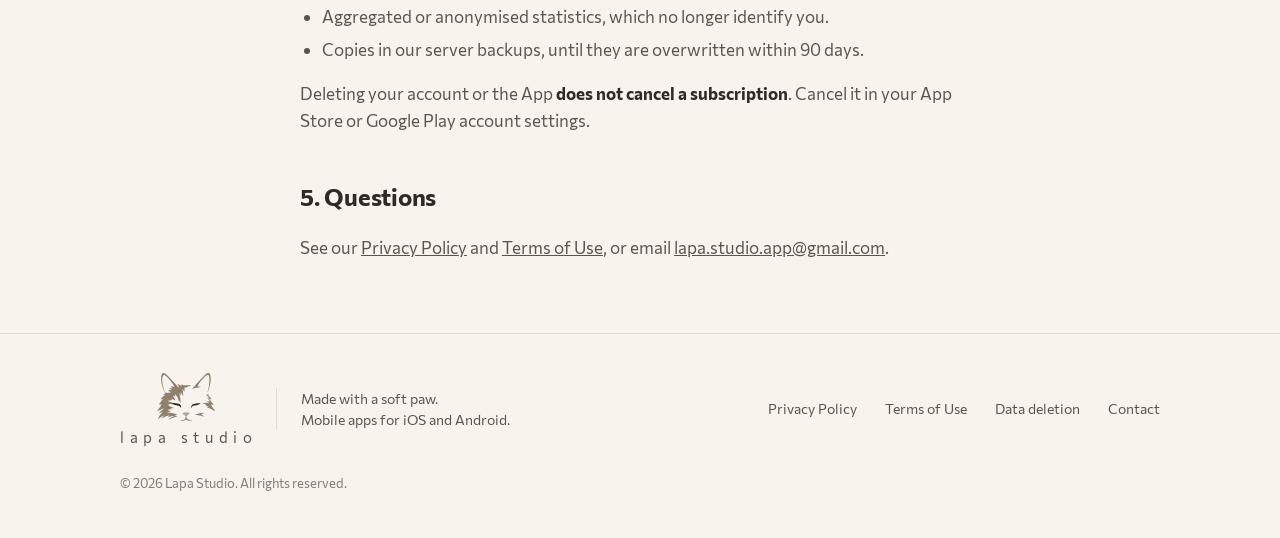
==== commit e8b8dd97: "Describe sync, sharing and groups as they ship Sync keeps a copy on our servers only while it is on," ====
--- a/delete-data.html
+++ b/delete-data.html
@@ -36,7 +36,7 @@
 
   <main id="main" class="doc">
     <h1>Data deletion</h1>
-    <p class="updated">Last updated: November 20, 2026</p>
+    <p class="updated">Last updated: November 21, 2026</p>
 
     <div class="summary">
       <h2>In short</h2>
@@ -64,14 +64,13 @@
     <ul>
       <li>Your account and profile.</li>
       <li>Your content stored on our servers: entries, checklists, tags, links, photos and settings, and any health information.</li>
-      <li>Entries you shared with others: they are removed for them too.</li>
       <li>Usage and diagnostic data linked to your account.</li>
     </ul>
     <p>Data stored only on your device is removed when you delete the App. On Android you can also clear it under Settings → Apps → the App's name → Storage → Clear storage.</p>
 
     <h2 id="kept">4. What may be kept</h2>
     <ul>
-      <li>Entries that other people own and shared with you stay with their owners.</li>
+      <li>Copies of entries you shared: they belong to the people who saved them, and we cannot reach them.</li>
       <li>Purchase records, as long as tax and consumer law requires.</li>
       <li>A record of your deletion request, to show we handled it, for up to 24 months.</li>
       <li>Aggregated or anonymised statistics, which no longer identify you.</li>
